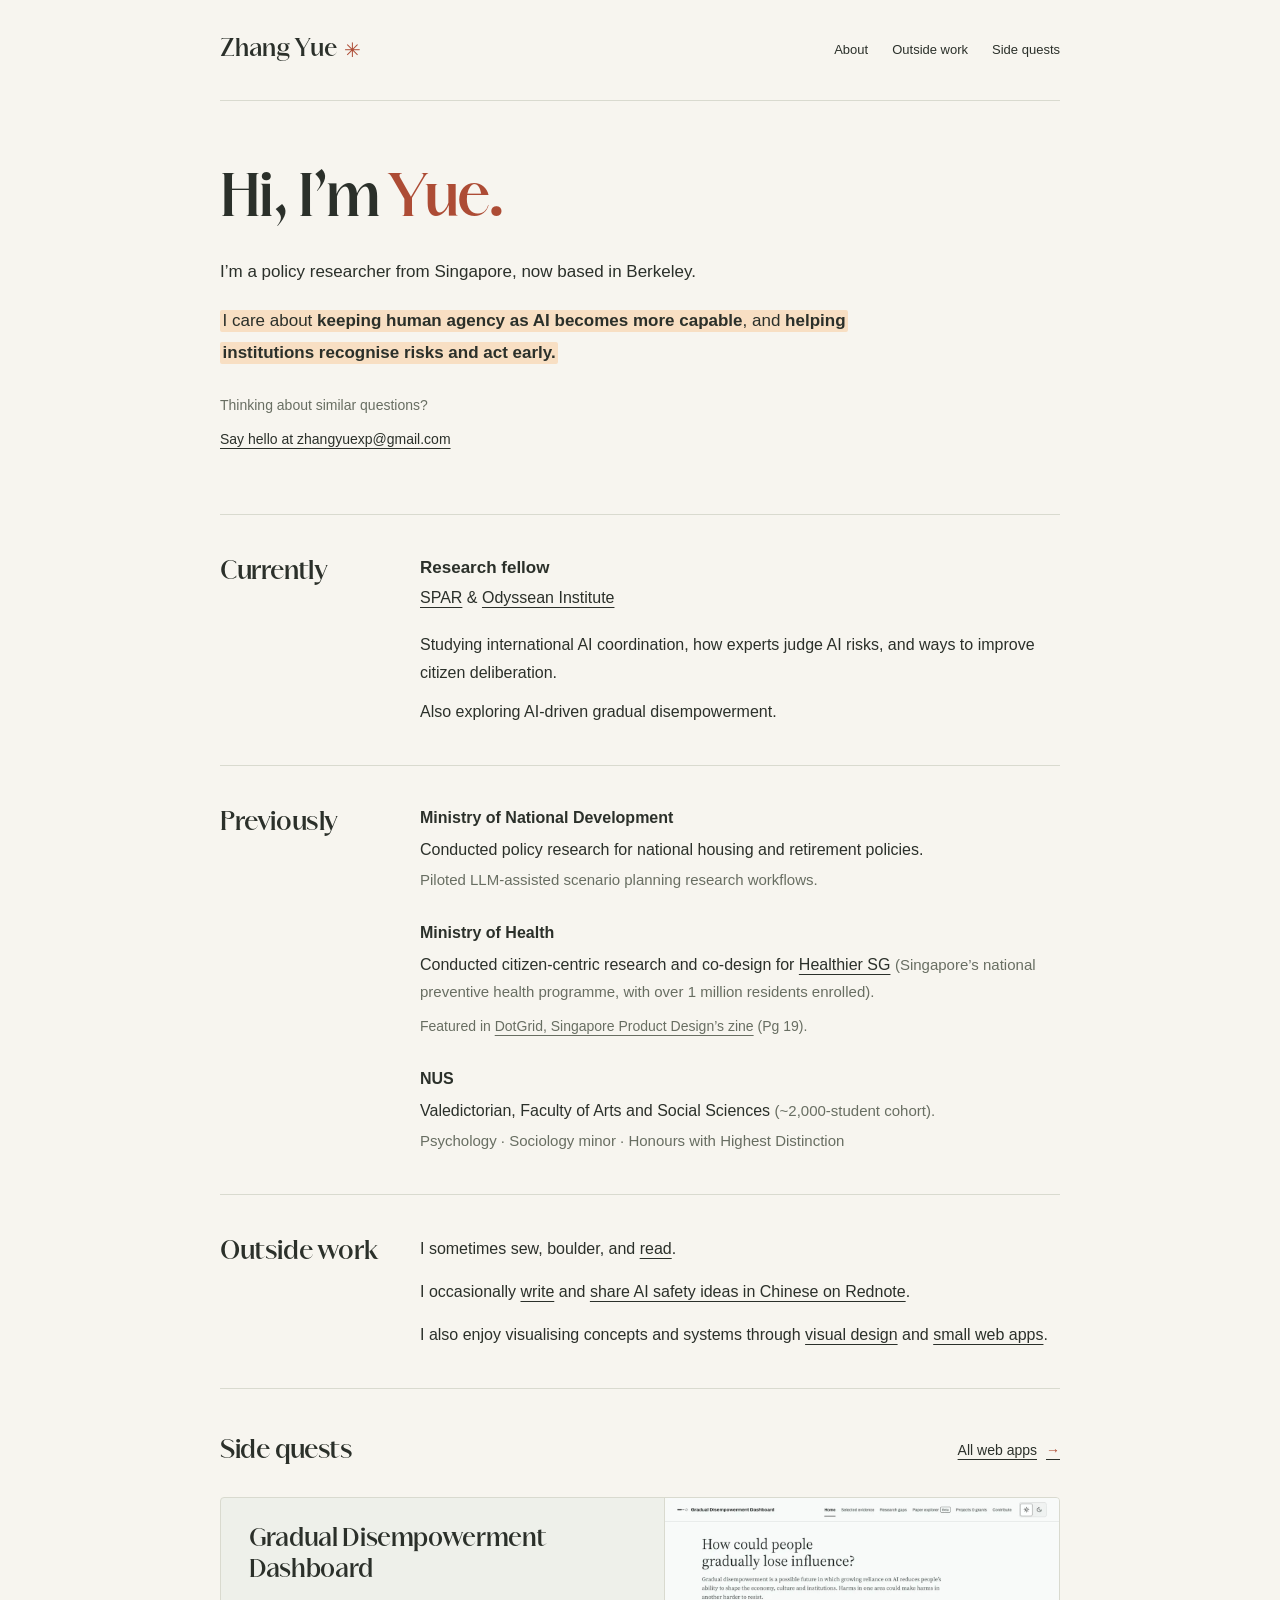
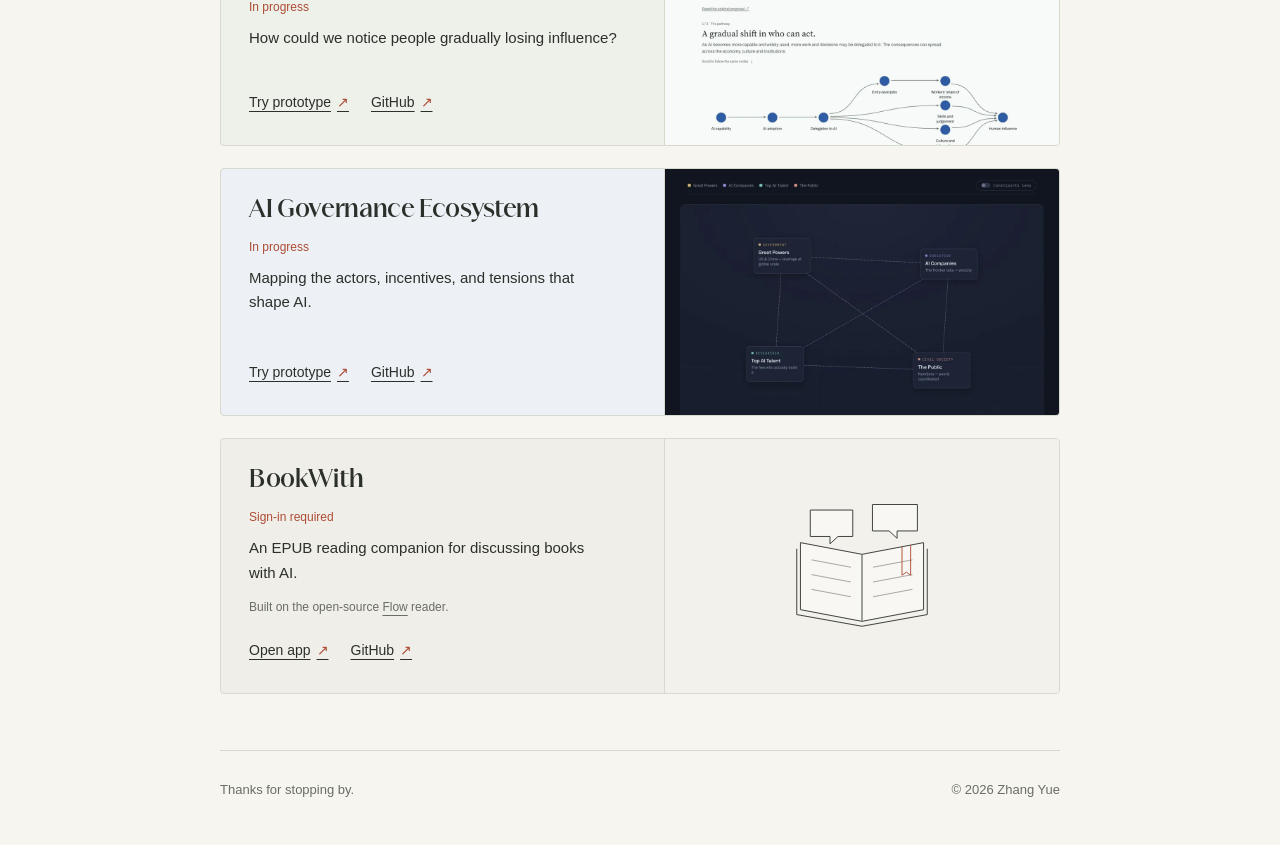
==== index.html @ e0d77bda "Feature web apps in a homepage Side quests banner section" ====
<!doctype html>
<html lang="en">
<head>
  <meta charset="utf-8">
  <meta name="viewport" content="width=device-width, initial-scale=1">
  <meta name="theme-color" content="#f7f5ef">
  <meta name="description" content="Zhang Yue — policy researcher working on AI governance, human agency, and how institutions respond to emerging risks.">
  <meta property="og:title" content="Zhang Yue · People, institutions & AI">
  <meta property="og:description" content="What I care about, what I’m working on, and a few things outside work.">
  <meta property="og:type" content="website">
  <meta property="og:url" content="https://nekocchi-0417.github.io/portfolio/">
  <title>Zhang Yue · People, institutions & AI</title>
  <link rel="canonical" href="https://nekocchi-0417.github.io/portfolio/">
  <link rel="icon" type="image/svg+xml" href="assets/favicon.svg">
  <link rel="preload" href="assets/fonts/Merchant-Regular.otf" as="font" type="font/otf" crossorigin>
  <link rel="stylesheet" href="personal.css?v=15">
  <script src="personal.js?v=3" defer></script>
</head>
<body>
  <a class="skip-link" href="#main">Skip to content</a>
  <div class="page-wrap">
    <header class="site-header">
      <a class="wordmark" href="#about">Zhang Yue<span aria-hidden="true">✳</span></a>
      <nav aria-label="Main navigation">
        <a href="#about">About</a>
        <a href="#outside-work">Outside work</a>
        <a href="#side-quests">Side quests</a>
      </nav>
    </header>

    <main id="main">
      <section class="about" id="about" aria-labelledby="about-title">
        <div class="intro">
          <h1 id="about-title">Hi, I’m <span>Yue.</span></h1>
          <p>I’m a policy researcher from Singapore, now based in Berkeley.</p>
          <p class="care-statement"><mark class="purpose-highlight">I care about <strong>keeping human agency as AI becomes more capable</strong>, and <strong>helping institutions recognise risks and act early.</strong></mark></p>
          <div class="contact-note">
            <p>Thinking about similar questions?</p>
            <a class="contact-link" href="mailto:zhangyuexp@gmail.com">Say hello at zhangyuexp@gmail.com</a>
          </div>
        </div>

        <section class="info-section" aria-labelledby="current-title">
          <h2 id="current-title">Currently</h2>
          <div class="section-content">
            <p class="role-line">Research fellow</p>
            <p class="affiliations"><a href="https://sparai.org/projects/f26/reciOUKjBN75LBbF2/" target="_blank" rel="noopener noreferrer">SPAR</a> &amp; <a href="https://www.odysseaninstitute.org/" target="_blank" rel="noopener noreferrer">Odyssean Institute</a></p>
            <p class="research-note">Studying international AI coordination, how experts judge AI risks, and ways to improve citizen deliberation.</p>
            <p class="research-note">Also exploring AI-driven gradual disempowerment.</p>
          </div>
        </section>

        <section class="info-section" aria-labelledby="previous-title">
          <h2 id="previous-title">Previously</h2>
          <div class="section-content experience-list">
            <div class="experience">
              <h3>Ministry of National Development</h3>
              <p>Conducted policy research for national housing and retirement policies.</p>
              <p class="supporting">Piloted LLM-assisted scenario planning research workflows.</p>
            </div>
            <div class="experience">
              <h3>Ministry of Health</h3>
              <p>Conducted citizen-centric research and co-design for <a href="https://www.healthiersg.gov.sg/about/what-is-healthier-sg/" target="_blank" rel="noopener noreferrer">Healthier SG</a> <span class="supporting">(Singapore’s national preventive health programme, with over 1 million residents enrolled).</span></p>
              <p class="feature-note">Featured in <a href="https://drive.google.com/file/d/19zQRNbIVw1d5SOHKjRikX2pg8H9No7ix/view?usp=sharing" target="_blank" rel="noopener noreferrer" aria-label="DotGrid, Singapore Product Design’s zine — Designed to Care, Volume 3, page 19 (PDF)">DotGrid, Singapore Product Design’s zine</a> (Pg 19).</p>
            </div>
            <div class="experience">
              <h3>NUS</h3>
              <p>Valedictorian, Faculty of Arts and Social Sciences <span class="cohort">(~2,000-student cohort).</span></p>
              <p class="supporting">Psychology · Sociology minor · Honours with Highest Distinction</p>
            </div>
          </div>
        </section>
      </section>

      <section class="outside-work info-section" id="outside-work" aria-labelledby="outside-title">
        <h2 id="outside-title">Outside work</h2>
        <div class="section-content">
          <p>I sometimes sew, boulder, and <a href="reading.html" aria-label="read my reading list">read</a>.</p>
          <p>I occasionally <a href="https://zyxai101.substack.com/" target="_blank" rel="noopener noreferrer" aria-label="write on Substack">write</a> and <a href="https://xhslink.com/m/7OPH07pDQJO" target="_blank" rel="noopener noreferrer">share AI safety ideas in Chinese on Rednote</a>.</p>
          <p id="projects">I also enjoy visualising concepts and systems through <a href="design.html">visual design</a> and <a href="apps.html">small web apps</a>.</p>
        </div>
      </section>

      <section class="side-quests" id="side-quests" aria-labelledby="side-quests-title">
        <header class="side-quests-heading">
          <h2 id="side-quests-title">Side quests</h2>
          <a class="all-apps-link" href="apps.html">All web apps <span aria-hidden="true">→</span></a>
        </header>
        <ul class="quest-list" role="list" aria-label="Web apps and experiments">
          <li class="quest-banner quest-gd">
            <div class="quest-copy">
              <h3>Gradual Disempowerment Dashboard</h3>
              <p class="quest-status">In progress</p>
              <p class="quest-note">How could we notice people gradually losing influence?</p>
              <div class="quest-links app-links">
                <a href="https://nekocchi-0417.github.io/gd-observatory/" target="_blank" rel="noopener noreferrer" aria-label="Try prototype: Gradual Disempowerment Dashboard">Try prototype <span aria-hidden="true">↗</span></a>
                <a href="https://github.com/nekocchi-0417/gd-observatory" target="_blank" rel="noopener noreferrer" aria-label="GitHub source: Gradual Disempowerment Dashboard">GitHub <span aria-hidden="true">↗</span></a>
              </div>
            </div>
            <a class="quest-preview" href="https://nekocchi-0417.github.io/gd-observatory/" target="_blank" rel="noopener noreferrer" aria-label="Open prototype: Gradual Disempowerment Dashboard">
              <img src="assets/images/app-gd.webp" width="1120" height="700" alt="Screenshot of the dashboard’s proposed pathway from AI capability to human influence." loading="lazy">
            </a>
          </li>
          <li class="quest-banner quest-governance">
            <div class="quest-copy">
              <h3>AI Governance Ecosystem</h3>
              <p class="quest-status">In progress</p>
              <p class="quest-note">Mapping the actors, incentives, and tensions that shape AI.</p>
              <div class="quest-links app-links">
                <a href="https://ai-governance-board.netlify.app/" target="_blank" rel="noopener noreferrer" aria-label="Try prototype: AI Governance Ecosystem">Try prototype <span aria-hidden="true">↗</span></a>
                <a href="https://github.com/nekocchi-0417/ai-governance-board" target="_blank" rel="noopener noreferrer" aria-label="GitHub source: AI Governance Ecosystem">GitHub <span aria-hidden="true">↗</span></a>
              </div>
            </div>
            <a class="quest-preview" href="https://ai-governance-board.netlify.app/" target="_blank" rel="noopener noreferrer" aria-label="Explore map: AI Governance Ecosystem prototype">
              <img src="assets/images/app-governance.webp" width="1120" height="700" alt="Screenshot of a map connecting governments, AI companies, researchers, and the public." loading="lazy">
            </a>
          </li>
          <li class="quest-banner quest-reading">
            <div class="quest-copy">
              <h3>BookWith</h3>
              <p class="quest-status">Sign-in required</p>
              <p class="quest-note">An EPUB reading companion for discussing books with AI.</p>
              <p class="quest-credit">Built on the open-source <a href="https://github.com/pacexy/flow" target="_blank" rel="noopener noreferrer">Flow</a> reader.</p>
              <div class="quest-links app-links">
                <a href="https://nekobookbuddy.netlify.app/" target="_blank" rel="noopener noreferrer" aria-label="Open app: BookWith, sign-in required">Open app <span aria-hidden="true">↗</span></a>
                <a href="https://github.com/nekocchi-0417/bookcompanion" target="_blank" rel="noopener noreferrer" aria-label="GitHub source: BookWith">GitHub <span aria-hidden="true">↗</span></a>
              </div>
            </div>
            <a class="quest-preview" href="https://nekobookbuddy.netlify.app/" target="_blank" rel="noopener noreferrer" aria-label="Open app: BookWith, sign-in required">
              <img src="assets/images/app-reading.svg?v=2" width="640" height="400" alt="Illustration of an open book and a conversation." loading="lazy">
            </a>
          </li>
        </ul>
      </section>
    </main>

    <footer><span>Thanks for stopping by.</span><span>© <span id="year">2026</span> Zhang Yue</span></footer>
  </div>
</body>
</html>
---- personal.css ----
@font-face {
  font-family: Merchant;
  src: url('assets/fonts/Merchant-Regular.otf') format('opentype');
  font-weight: 400;
  font-display: swap;
}
:root {
  --paper: #f7f5ef;
  --ink: #2b302a;
  --muted: #686e62;
  --accent: #ad4c35;
  --line: #d9dacf;
  --serif: Merchant, Georgia, 'Times New Roman', serif;
  --sans: -apple-system, BlinkMacSystemFont, 'Segoe UI', Arial, sans-serif;
}
* { box-sizing: border-box; }
html { scroll-behavior: smooth; scroll-padding-top: 28px; }
body {
  margin: 0;
  background: var(--paper);
  color: var(--ink);
  font-family: var(--sans);
  font-size: 16px;
  line-height: 1.7;
  -webkit-font-smoothing: antialiased;
}
a { color: inherit; text-decoration-thickness: 1px; text-underline-offset: 4px; touch-action: manipulation; transition: color 160ms ease; }
a:hover, a:active { color: var(--accent); }
a:focus-visible { outline: 2px solid var(--accent); outline-offset: 5px; border-radius: 2px; }
::selection { background: #dfdfbc; }
strong { font-weight: 600; }
p { margin: 0 0 24px; text-wrap: pretty; }
.page-wrap { max-width: 920px; margin: 0 auto; padding: 0 40px; }
.skip-link { position: fixed; top: 10px; left: 12px; z-index: 10; padding: 8px 16px; background: var(--ink); color: var(--paper); transform: translateY(-150%); }
.skip-link:focus { transform: none; }
.site-header { display: flex; align-items: center; justify-content: space-between; gap: 24px; padding: 28px 0; border-bottom: 1px solid var(--line); }
.wordmark { display: inline-flex; align-items: center; min-height: 44px; font-family: var(--serif); font-size: 25px; text-decoration: none; white-space: nowrap; line-height: 1.3; }
.wordmark span { display: inline-block; font-family: Georgia, serif; font-size: 20px; color: var(--accent); margin-left: 7px; }
.site-header nav { display: flex; gap: 24px; font-size: 13px; }
.site-header nav a { display: inline-flex; align-items: center; min-height: 44px; text-decoration: none; white-space: nowrap; }
.site-header nav a:hover, .site-header nav a:focus-visible { text-decoration: underline; }
.about { padding-top: 64px; }
.intro { padding-bottom: 52px; }
.intro p { max-width: 660px; margin-bottom: 0; font-size: 17px; }
.intro .care-statement { margin-top: 18px; line-height: 1.9; }
.purpose-highlight {
  background: #f8dfc3;
  color: inherit;
  padding: .08em .15em;
  border-radius: .12em;
  -webkit-box-decoration-break: clone;
  box-decoration-break: clone;
}
h1 { font-family: var(--serif); font-size: 62px; font-weight: 400; line-height: 1.12; letter-spacing: -2px; margin: 0 0 24px; text-wrap: balance; }
h1 span { color: var(--accent); }
h2 { font-family: var(--serif); font-size: 27px; line-height: 1.3; letter-spacing: -.4px; font-weight: 400; margin: 0; text-wrap: pretty; }
h3 { margin: 0 0 6px; font-size: 16px; line-height: 1.5; font-weight: 600; }
.contact-note { margin-top: 24px; }
.intro .contact-note p { font-size: 14px; color: var(--muted); }
.contact-link { display: inline-flex; align-items: center; min-height: 44px; font-size: 14px; }
.info-section { display: grid; grid-template-columns: 168px minmax(0, 1fr); column-gap: 32px; padding: 40px 0; border-top: 1px solid var(--line); }
.section-content { min-width: 0; }
.section-content > :last-child { margin-bottom: 0; }
.role-line { margin: 0; font-size: 17px; font-weight: 600; line-height: 1.5; }
.affiliations { margin: 4px 0 20px; }
.research-note { margin: 0 0 12px; }
.experience + .experience { margin-top: 28px; }
.experience p { margin: 0; }
.experience .supporting, .cohort { color: var(--muted); font-size: 15px; }
.experience .supporting { margin-top: 4px; }
.experience .feature-note { margin-top: 10px; color: var(--muted); font-size: 14px; }
.outside-work .section-content p { margin-bottom: 16px; }
.outside-work .section-content p:last-child { margin-bottom: 0; }
.side-quests { padding: 40px 0 56px; border-top: 1px solid var(--line); }
.side-quests-heading { display: flex; align-items: center; justify-content: space-between; gap: 16px; margin-bottom: 24px; }
.all-apps-link { display: inline-flex; align-items: center; gap: 9px; min-height: 44px; font-size: 14px; }
.all-apps-link span { color: var(--accent); }
.quest-list { display: grid; gap: 22px; margin: 0; padding: 0; list-style: none; }
.quest-banner { display: grid; grid-template-columns: 1.12fr 1fr; min-width: 0; overflow: hidden; border: 1px solid var(--line); border-radius: 4px; background: #eef0ea; }
.quest-governance { background: #edf0f4; }
.quest-reading { background: #f0eee8; }
.quest-banner:focus-within { border-color: var(--accent); }
.quest-copy { display: flex; flex-direction: column; align-items: flex-start; min-width: 0; padding: 26px 28px 20px; }
.quest-copy h3 { font-family: var(--serif); font-size: 26px; font-weight: 400; line-height: 1.2; letter-spacing: -.35px; margin: 0 0 12px; text-wrap: balance; }
.quest-status { margin: 0 0 10px; color: var(--accent); font-size: 12px; line-height: 1.5; }
.quest-note { margin: 0 0 16px; font-size: 15px; line-height: 1.65; }
.quest-credit { margin: -4px 0 12px; color: var(--muted); font-size: 12px; line-height: 1.6; }
.quest-links { display: flex; flex-wrap: wrap; gap: 4px 22px; margin-top: auto; }
.quest-links a { display: inline-flex; align-items: center; gap: 6px; min-height: 44px; font-size: 14px; }
.quest-links span { color: var(--accent); }
.quest-preview { display: flex; align-items: center; justify-content: center; min-width: 0; min-height: 220px; border-left: 1px solid var(--line); background: #f7faf8; }
.quest-preview img { display: block; width: 100%; height: auto; }
.quest-preview:focus-visible { outline-offset: -5px; }
.quest-governance .quest-preview { background: #10141f; }
.quest-reading .quest-preview { background: #f2f1ec; }
footer { display: flex; flex-wrap: wrap; justify-content: space-between; gap: 8px 24px; padding: 28px 0 44px; border-top: 1px solid var(--line); color: var(--muted); font-size: 13px; }
@media(max-width: 650px) {
  .site-header { display: block; }
  .site-header nav { margin-top: 9px; gap: 24px; }
  .quest-banner { grid-template-columns: minmax(0, 1fr); }
  .quest-copy { padding: 24px 24px 18px; }
  .quest-preview { min-height: 0; border-left: 0; border-top: 1px solid var(--line); }
}
@media(max-width: 700px) {
  .info-section { grid-template-columns: minmax(0, 1fr); row-gap: 24px; }
}
@media(max-width: 560px) {
  .page-wrap { padding: 0 24px; }
  .site-header { gap: 14px; padding: 20px 0; }
  .wordmark { font-size: 22px; }
  .wordmark span { font-size: 16px; margin-left: 4px; }
  .site-header nav { gap: 18px; font-size: 13px; }
  .about { padding-top: 44px; }
  .intro { padding-bottom: 36px; }
  .intro p { font-size: 16px; }
  h1 { font-size: 53px; letter-spacing: -1.5px; margin-bottom: 24px; }
  h2 { font-size: 26px; }
  .info-section { padding: 32px 0; row-gap: 22px; }
  .experience + .experience { margin-top: 28px; }
  .side-quests { padding: 32px 0 40px; }
  .side-quests-heading { margin-bottom: 20px; }
  .quest-list { gap: 24px; }
  .quest-copy h3 { font-size: 25px; }
  .quest-status, .quest-credit { font-size: 13px; }
}
@media(max-width: 380px) {
  .site-header { display: block; }
  .site-header nav { gap: 24px; margin-top: 9px; }
  h1 { font-size: 48px; }
}
@media(prefers-reduced-motion: reduce) {
  html { scroll-behavior: auto; }
  a { transition: none; }
}
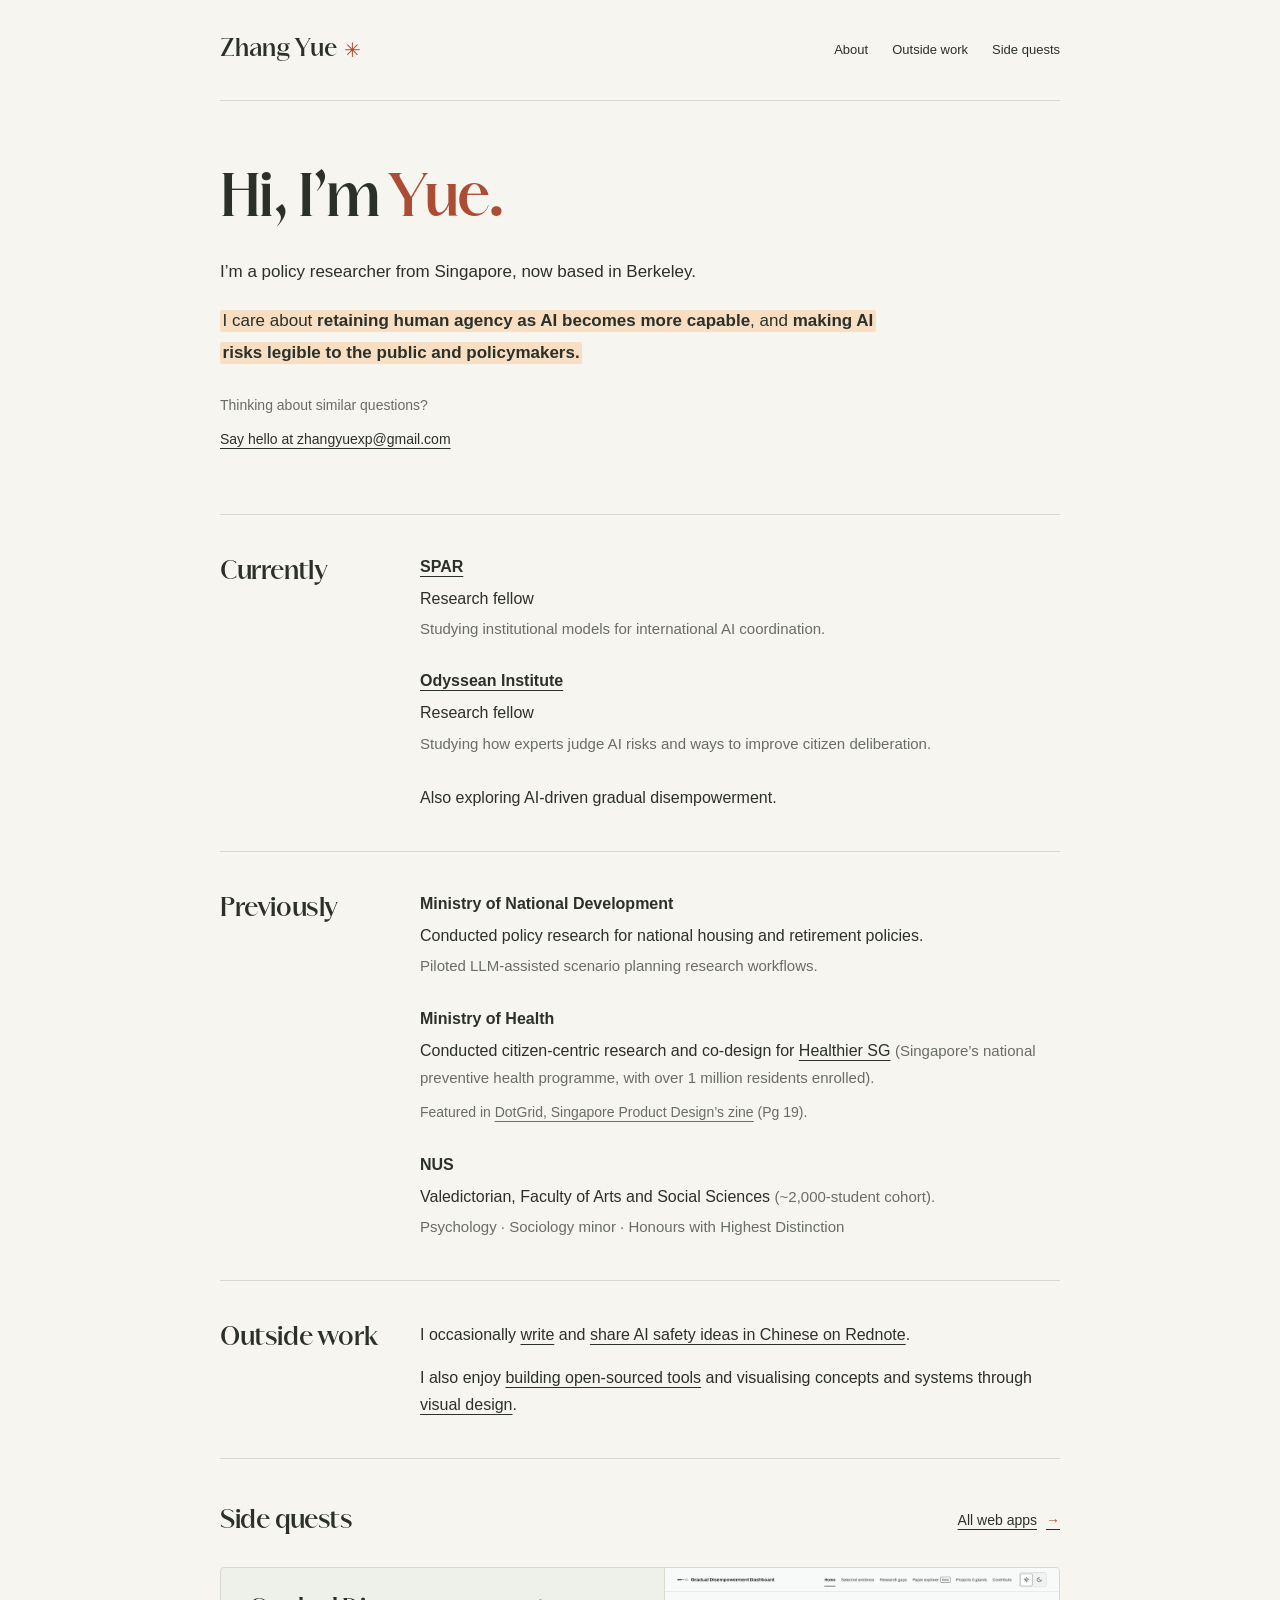
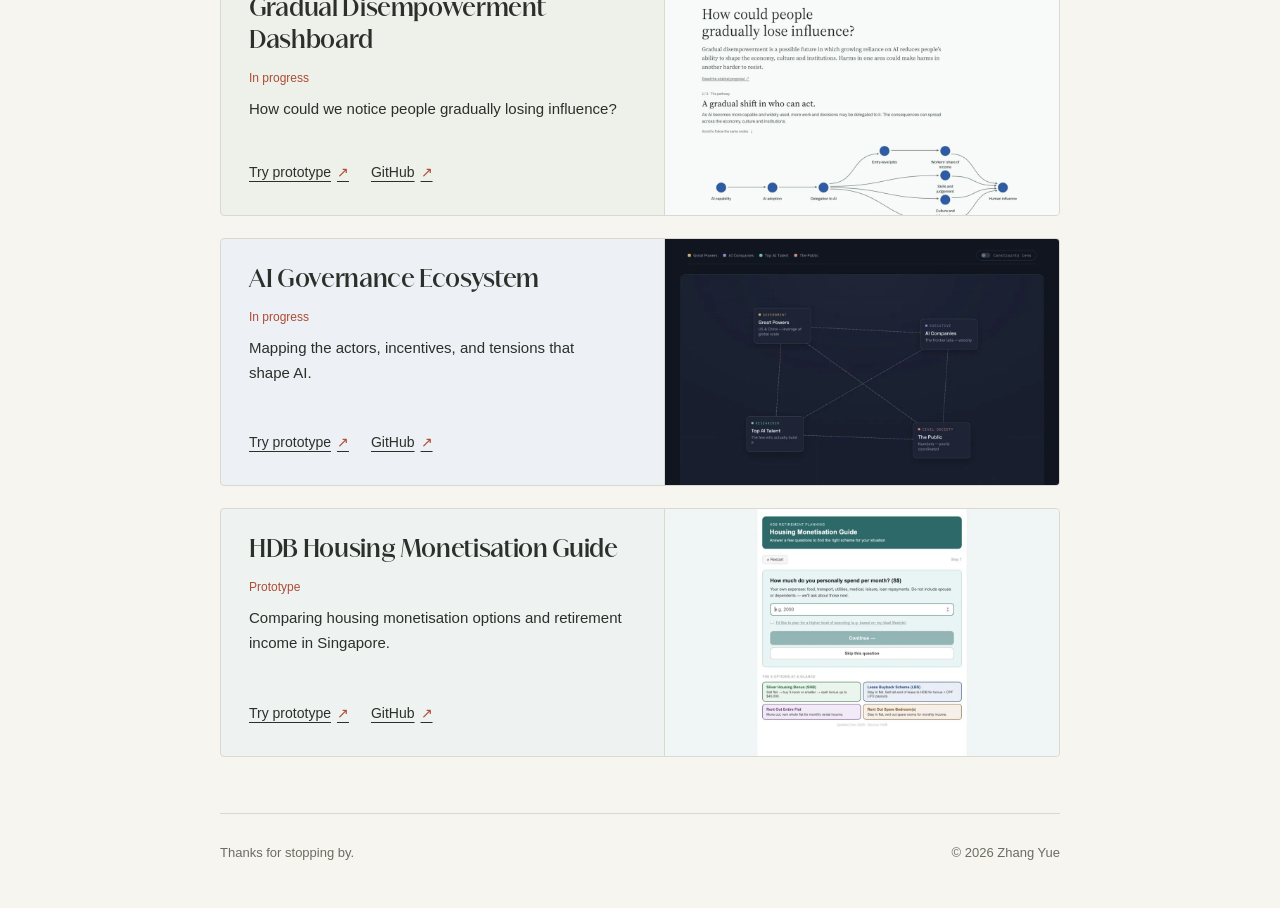
==== commit a1932920: "Update mission, separate fellowships and focus the tools collection" ====
--- a/index.html
+++ b/index.html
@@ -13,7 +13,7 @@
   <link rel="canonical" href="https://nekocchi-0417.github.io/portfolio/">
   <link rel="icon" type="image/svg+xml" href="assets/favicon.svg">
   <link rel="preload" href="assets/fonts/Merchant-Regular.otf" as="font" type="font/otf" crossorigin>
-  <link rel="stylesheet" href="personal.css?v=15">
+  <link rel="stylesheet" href="personal.css?v=16">
   <script src="personal.js?v=3" defer></script>
 </head>
 <body>
@@ -33,7 +33,7 @@
         <div class="intro">
           <h1 id="about-title">Hi, I’m <span>Yue.</span></h1>
           <p>I’m a policy researcher from Singapore, now based in Berkeley.</p>
-          <p class="care-statement"><mark class="purpose-highlight">I care about <strong>keeping human agency as AI becomes more capable</strong>, and <strong>helping institutions recognise risks and act early.</strong></mark></p>
+          <p class="care-statement"><mark class="purpose-highlight">I care about <strong>retaining human agency as AI becomes more capable</strong>, and <strong>making AI risks legible to the public and policymakers.</strong></mark></p>
           <div class="contact-note">
             <p>Thinking about similar questions?</p>
             <a class="contact-link" href="mailto:zhangyuexp@gmail.com">Say hello at zhangyuexp@gmail.com</a>
@@ -43,10 +43,19 @@
         <section class="info-section" aria-labelledby="current-title">
           <h2 id="current-title">Currently</h2>
           <div class="section-content">
-            <p class="role-line">Research fellow</p>
-            <p class="affiliations"><a href="https://sparai.org/projects/f26/reciOUKjBN75LBbF2/" target="_blank" rel="noopener noreferrer">SPAR</a> &amp; <a href="https://www.odysseaninstitute.org/" target="_blank" rel="noopener noreferrer">Odyssean Institute</a></p>
-            <p class="research-note">Studying international AI coordination, how experts judge AI risks, and ways to improve citizen deliberation.</p>
-            <p class="research-note">Also exploring AI-driven gradual disempowerment.</p>
+            <div class="experience-list">
+              <div class="experience">
+                <h3><a href="https://sparai.org/projects/f26/reciOUKjBN75LBbF2/" target="_blank" rel="noopener noreferrer">SPAR</a></h3>
+                <p>Research fellow</p>
+                <p class="supporting">Studying institutional models for international AI coordination.</p>
+              </div>
+              <div class="experience">
+                <h3><a href="https://www.odysseaninstitute.org/" target="_blank" rel="noopener noreferrer">Odyssean Institute</a></h3>
+                <p>Research fellow</p>
+                <p class="supporting">Studying how experts judge AI risks and ways to improve citizen deliberation.</p>
+              </div>
+            </div>
+            <p class="research-note current-interest">Also exploring AI-driven gradual disempowerment.</p>
           </div>
         </section>
 
@@ -75,9 +84,8 @@
       <section class="outside-work info-section" id="outside-work" aria-labelledby="outside-title">
         <h2 id="outside-title">Outside work</h2>
         <div class="section-content">
-          <p>I sometimes sew, boulder, and <a href="reading.html" aria-label="read my reading list">read</a>.</p>
           <p>I occasionally <a href="https://zyxai101.substack.com/" target="_blank" rel="noopener noreferrer" aria-label="write on Substack">write</a> and <a href="https://xhslink.com/m/7OPH07pDQJO" target="_blank" rel="noopener noreferrer">share AI safety ideas in Chinese on Rednote</a>.</p>
-          <p id="projects">I also enjoy visualising concepts and systems through <a href="design.html">visual design</a> and <a href="apps.html">small web apps</a>.</p>
+          <p id="projects">I also enjoy <a href="apps.html">building open-sourced tools</a> and visualising concepts and systems through <a href="design.html">visual design</a>.</p>
         </div>
       </section>
 
@@ -115,19 +123,18 @@
               <img src="assets/images/app-governance.webp" width="1120" height="700" alt="Screenshot of a map connecting governments, AI companies, researchers, and the public." loading="lazy">
             </a>
           </li>
-          <li class="quest-banner quest-reading">
+          <li class="quest-banner quest-hdb">
             <div class="quest-copy">
-              <h3>BookWith</h3>
-              <p class="quest-status">Sign-in required</p>
-              <p class="quest-note">An EPUB reading companion for discussing books with AI.</p>
-              <p class="quest-credit">Built on the open-source <a href="https://github.com/pacexy/flow" target="_blank" rel="noopener noreferrer">Flow</a> reader.</p>
+              <h3>HDB Housing Monetisation Guide</h3>
+              <p class="quest-status">Prototype</p>
+              <p class="quest-note">Comparing housing monetisation options and retirement income in Singapore.</p>
               <div class="quest-links app-links">
-                <a href="https://nekobookbuddy.netlify.app/" target="_blank" rel="noopener noreferrer" aria-label="Open app: BookWith, sign-in required">Open app <span aria-hidden="true">↗</span></a>
-                <a href="https://github.com/nekocchi-0417/bookcompanion" target="_blank" rel="noopener noreferrer" aria-label="GitHub source: BookWith">GitHub <span aria-hidden="true">↗</span></a>
+                <a href="https://nekocchi-0417.github.io/hdb-monetisation-guide/" target="_blank" rel="noopener noreferrer" aria-label="Try prototype: HDB Housing Monetisation Guide">Try prototype <span aria-hidden="true">↗</span></a>
+                <a href="https://github.com/nekocchi-0417/hdb-monetisation-guide" target="_blank" rel="noopener noreferrer" aria-label="GitHub source: HDB Housing Monetisation Guide">GitHub <span aria-hidden="true">↗</span></a>
               </div>
             </div>
-            <a class="quest-preview" href="https://nekobookbuddy.netlify.app/" target="_blank" rel="noopener noreferrer" aria-label="Open app: BookWith, sign-in required">
-              <img src="assets/images/app-reading.svg?v=2" width="640" height="400" alt="Illustration of an open book and a conversation." loading="lazy">
+            <a class="quest-preview" href="https://nekocchi-0417.github.io/hdb-monetisation-guide/" target="_blank" rel="noopener noreferrer" aria-label="Open guide: HDB Housing Monetisation Guide prototype">
+              <img src="assets/images/app-hdb.webp" width="1120" height="700" alt="Screenshot of the housing guide’s questions and overview of four housing monetisation options." loading="lazy">
             </a>
           </li>
         </ul>
--- a/personal.css
+++ b/personal.css
@@ -61,9 +61,8 @@
 .info-section { display: grid; grid-template-columns: 168px minmax(0, 1fr); column-gap: 32px; padding: 40px 0; border-top: 1px solid var(--line); }
 .section-content { min-width: 0; }
 .section-content > :last-child { margin-bottom: 0; }
-.role-line { margin: 0; font-size: 17px; font-weight: 600; line-height: 1.5; }
-.affiliations { margin: 4px 0 20px; }
 .research-note { margin: 0 0 12px; }
+.current-interest { margin-top: 28px; }
 .experience + .experience { margin-top: 28px; }
 .experience p { margin: 0; }
 .experience .supporting, .cohort { color: var(--muted); font-size: 15px; }
@@ -78,13 +77,12 @@
 .quest-list { display: grid; gap: 22px; margin: 0; padding: 0; list-style: none; }
 .quest-banner { display: grid; grid-template-columns: 1.12fr 1fr; min-width: 0; overflow: hidden; border: 1px solid var(--line); border-radius: 4px; background: #eef0ea; }
 .quest-governance { background: #edf0f4; }
-.quest-reading { background: #f0eee8; }
+.quest-hdb { background: #eef2f1; }
 .quest-banner:focus-within { border-color: var(--accent); }
 .quest-copy { display: flex; flex-direction: column; align-items: flex-start; min-width: 0; padding: 26px 28px 20px; }
 .quest-copy h3 { font-family: var(--serif); font-size: 26px; font-weight: 400; line-height: 1.2; letter-spacing: -.35px; margin: 0 0 12px; text-wrap: balance; }
 .quest-status { margin: 0 0 10px; color: var(--accent); font-size: 12px; line-height: 1.5; }
 .quest-note { margin: 0 0 16px; font-size: 15px; line-height: 1.65; }
-.quest-credit { margin: -4px 0 12px; color: var(--muted); font-size: 12px; line-height: 1.6; }
 .quest-links { display: flex; flex-wrap: wrap; gap: 4px 22px; margin-top: auto; }
 .quest-links a { display: inline-flex; align-items: center; gap: 6px; min-height: 44px; font-size: 14px; }
 .quest-links span { color: var(--accent); }
@@ -92,7 +90,7 @@
 .quest-preview img { display: block; width: 100%; height: auto; }
 .quest-preview:focus-visible { outline-offset: -5px; }
 .quest-governance .quest-preview { background: #10141f; }
-.quest-reading .quest-preview { background: #f2f1ec; }
+.quest-hdb .quest-preview { background: #eff4f5; }
 footer { display: flex; flex-wrap: wrap; justify-content: space-between; gap: 8px 24px; padding: 28px 0 44px; border-top: 1px solid var(--line); color: var(--muted); font-size: 13px; }
 @media(max-width: 650px) {
   .site-header { display: block; }
@@ -121,7 +119,7 @@
   .side-quests-heading { margin-bottom: 20px; }
   .quest-list { gap: 24px; }
   .quest-copy h3 { font-size: 25px; }
-  .quest-status, .quest-credit { font-size: 13px; }
+  .quest-status { font-size: 13px; }
 }
 @media(max-width: 380px) {
   .site-header { display: block; }
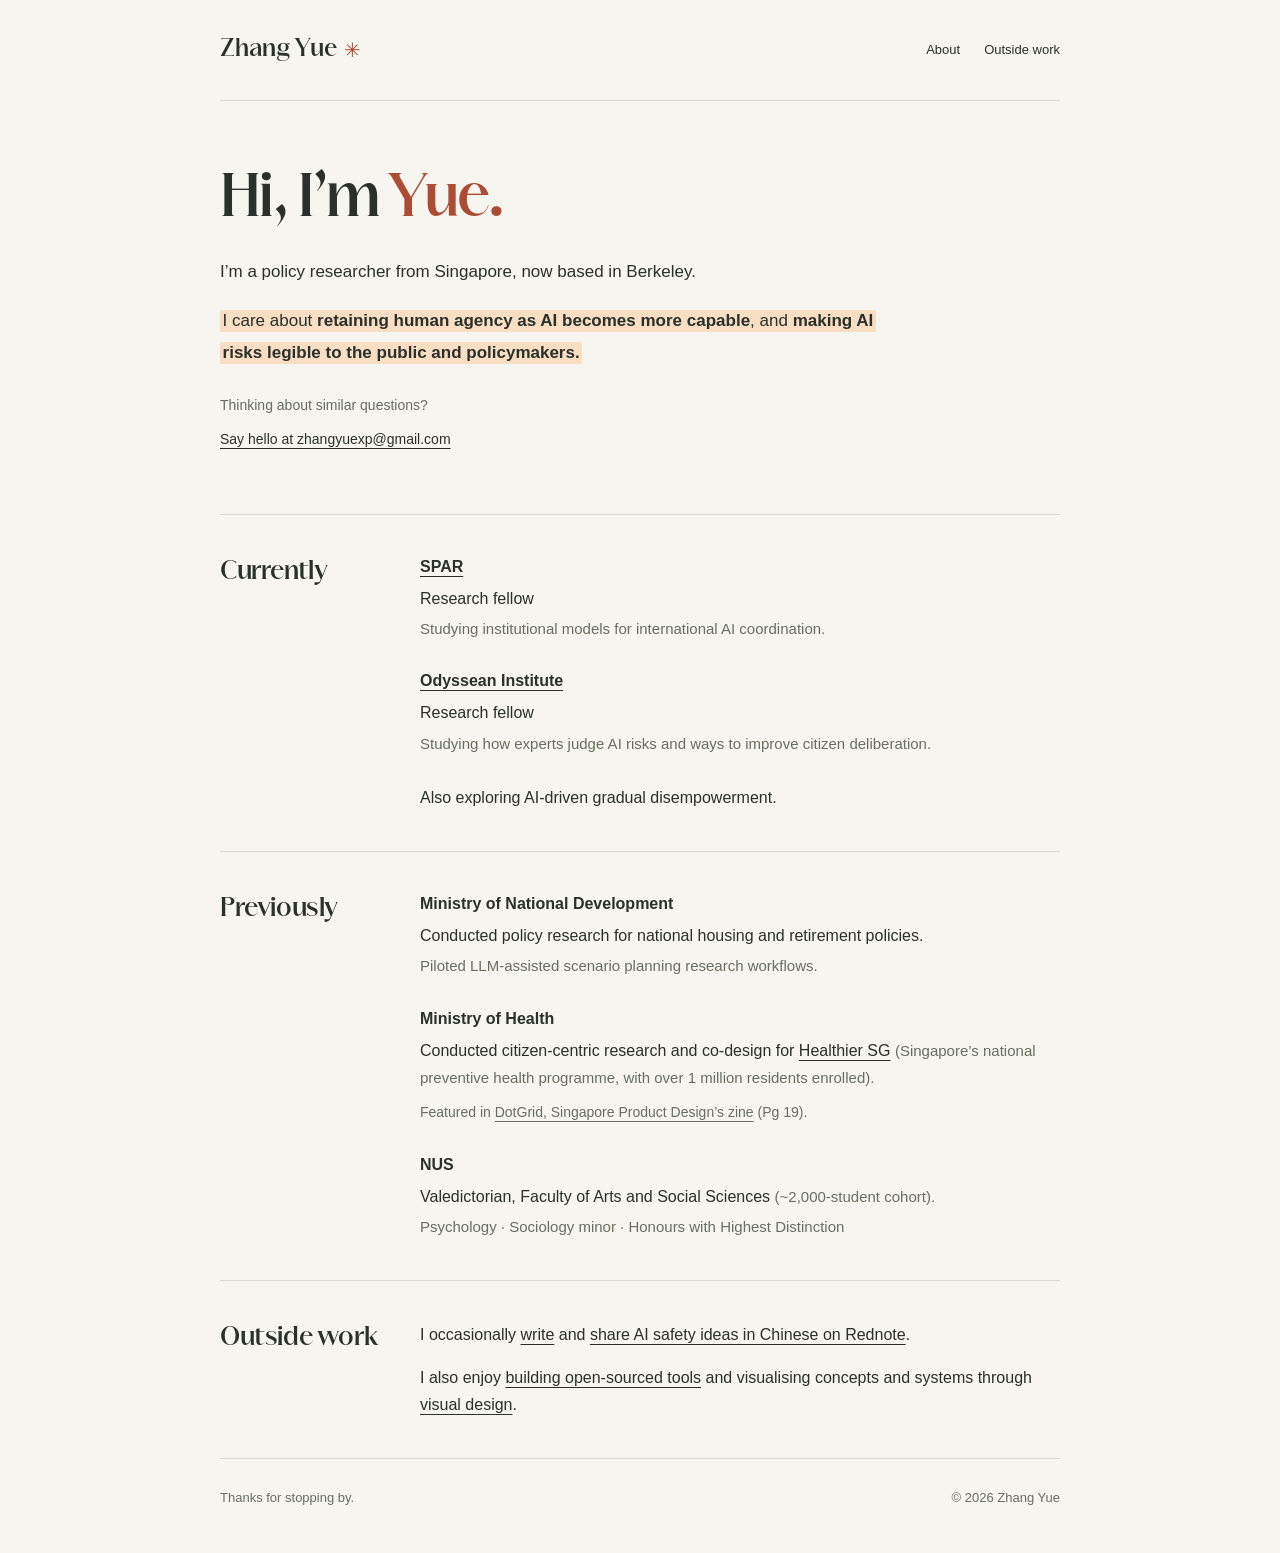
==== commit bc472834: "Remove homepage Side quests section" ====
--- a/index.html
+++ b/index.html
@@ -13,7 +13,7 @@
   <link rel="canonical" href="https://nekocchi-0417.github.io/portfolio/">
   <link rel="icon" type="image/svg+xml" href="assets/favicon.svg">
   <link rel="preload" href="assets/fonts/Merchant-Regular.otf" as="font" type="font/otf" crossorigin>
-  <link rel="stylesheet" href="personal.css?v=16">
+  <link rel="stylesheet" href="personal.css?v=17">
   <script src="personal.js?v=3" defer></script>
 </head>
 <body>
@@ -24,7 +24,6 @@
       <nav aria-label="Main navigation">
         <a href="#about">About</a>
         <a href="#outside-work">Outside work</a>
-        <a href="#side-quests">Side quests</a>
       </nav>
     </header>
 
@@ -89,56 +88,6 @@
         </div>
       </section>
 
-      <section class="side-quests" id="side-quests" aria-labelledby="side-quests-title">
-        <header class="side-quests-heading">
-          <h2 id="side-quests-title">Side quests</h2>
-          <a class="all-apps-link" href="apps.html">All web apps <span aria-hidden="true">→</span></a>
-        </header>
-        <ul class="quest-list" role="list" aria-label="Web apps and experiments">
-          <li class="quest-banner quest-gd">
-            <div class="quest-copy">
-              <h3>Gradual Disempowerment Dashboard</h3>
-              <p class="quest-status">In progress</p>
-              <p class="quest-note">How could we notice people gradually losing influence?</p>
-              <div class="quest-links app-links">
-                <a href="https://nekocchi-0417.github.io/gd-observatory/" target="_blank" rel="noopener noreferrer" aria-label="Try prototype: Gradual Disempowerment Dashboard">Try prototype <span aria-hidden="true">↗</span></a>
-                <a href="https://github.com/nekocchi-0417/gd-observatory" target="_blank" rel="noopener noreferrer" aria-label="GitHub source: Gradual Disempowerment Dashboard">GitHub <span aria-hidden="true">↗</span></a>
-              </div>
-            </div>
-            <a class="quest-preview" href="https://nekocchi-0417.github.io/gd-observatory/" target="_blank" rel="noopener noreferrer" aria-label="Open prototype: Gradual Disempowerment Dashboard">
-              <img src="assets/images/app-gd.webp" width="1120" height="700" alt="Screenshot of the dashboard’s proposed pathway from AI capability to human influence." loading="lazy">
-            </a>
-          </li>
-          <li class="quest-banner quest-governance">
-            <div class="quest-copy">
-              <h3>AI Governance Ecosystem</h3>
-              <p class="quest-status">In progress</p>
-              <p class="quest-note">Mapping the actors, incentives, and tensions that shape AI.</p>
-              <div class="quest-links app-links">
-                <a href="https://ai-governance-board.netlify.app/" target="_blank" rel="noopener noreferrer" aria-label="Try prototype: AI Governance Ecosystem">Try prototype <span aria-hidden="true">↗</span></a>
-                <a href="https://github.com/nekocchi-0417/ai-governance-board" target="_blank" rel="noopener noreferrer" aria-label="GitHub source: AI Governance Ecosystem">GitHub <span aria-hidden="true">↗</span></a>
-              </div>
-            </div>
-            <a class="quest-preview" href="https://ai-governance-board.netlify.app/" target="_blank" rel="noopener noreferrer" aria-label="Explore map: AI Governance Ecosystem prototype">
-              <img src="assets/images/app-governance.webp" width="1120" height="700" alt="Screenshot of a map connecting governments, AI companies, researchers, and the public." loading="lazy">
-            </a>
-          </li>
-          <li class="quest-banner quest-hdb">
-            <div class="quest-copy">
-              <h3>HDB Housing Monetisation Guide</h3>
-              <p class="quest-status">Prototype</p>
-              <p class="quest-note">Comparing housing monetisation options and retirement income in Singapore.</p>
-              <div class="quest-links app-links">
-                <a href="https://nekocchi-0417.github.io/hdb-monetisation-guide/" target="_blank" rel="noopener noreferrer" aria-label="Try prototype: HDB Housing Monetisation Guide">Try prototype <span aria-hidden="true">↗</span></a>
-                <a href="https://github.com/nekocchi-0417/hdb-monetisation-guide" target="_blank" rel="noopener noreferrer" aria-label="GitHub source: HDB Housing Monetisation Guide">GitHub <span aria-hidden="true">↗</span></a>
-              </div>
-            </div>
-            <a class="quest-preview" href="https://nekocchi-0417.github.io/hdb-monetisation-guide/" target="_blank" rel="noopener noreferrer" aria-label="Open guide: HDB Housing Monetisation Guide prototype">
-              <img src="assets/images/app-hdb.webp" width="1120" height="700" alt="Screenshot of the housing guide’s questions and overview of four housing monetisation options." loading="lazy">
-            </a>
-          </li>
-        </ul>
-      </section>
     </main>
 
     <footer><span>Thanks for stopping by.</span><span>© <span id="year">2026</span> Zhang Yue</span></footer>
--- a/personal.css
+++ b/personal.css
@@ -70,34 +70,10 @@
 .experience .feature-note { margin-top: 10px; color: var(--muted); font-size: 14px; }
 .outside-work .section-content p { margin-bottom: 16px; }
 .outside-work .section-content p:last-child { margin-bottom: 0; }
-.side-quests { padding: 40px 0 56px; border-top: 1px solid var(--line); }
-.side-quests-heading { display: flex; align-items: center; justify-content: space-between; gap: 16px; margin-bottom: 24px; }
-.all-apps-link { display: inline-flex; align-items: center; gap: 9px; min-height: 44px; font-size: 14px; }
-.all-apps-link span { color: var(--accent); }
-.quest-list { display: grid; gap: 22px; margin: 0; padding: 0; list-style: none; }
-.quest-banner { display: grid; grid-template-columns: 1.12fr 1fr; min-width: 0; overflow: hidden; border: 1px solid var(--line); border-radius: 4px; background: #eef0ea; }
-.quest-governance { background: #edf0f4; }
-.quest-hdb { background: #eef2f1; }
-.quest-banner:focus-within { border-color: var(--accent); }
-.quest-copy { display: flex; flex-direction: column; align-items: flex-start; min-width: 0; padding: 26px 28px 20px; }
-.quest-copy h3 { font-family: var(--serif); font-size: 26px; font-weight: 400; line-height: 1.2; letter-spacing: -.35px; margin: 0 0 12px; text-wrap: balance; }
-.quest-status { margin: 0 0 10px; color: var(--accent); font-size: 12px; line-height: 1.5; }
-.quest-note { margin: 0 0 16px; font-size: 15px; line-height: 1.65; }
-.quest-links { display: flex; flex-wrap: wrap; gap: 4px 22px; margin-top: auto; }
-.quest-links a { display: inline-flex; align-items: center; gap: 6px; min-height: 44px; font-size: 14px; }
-.quest-links span { color: var(--accent); }
-.quest-preview { display: flex; align-items: center; justify-content: center; min-width: 0; min-height: 220px; border-left: 1px solid var(--line); background: #f7faf8; }
-.quest-preview img { display: block; width: 100%; height: auto; }
-.quest-preview:focus-visible { outline-offset: -5px; }
-.quest-governance .quest-preview { background: #10141f; }
-.quest-hdb .quest-preview { background: #eff4f5; }
 footer { display: flex; flex-wrap: wrap; justify-content: space-between; gap: 8px 24px; padding: 28px 0 44px; border-top: 1px solid var(--line); color: var(--muted); font-size: 13px; }
 @media(max-width: 650px) {
   .site-header { display: block; }
   .site-header nav { margin-top: 9px; gap: 24px; }
-  .quest-banner { grid-template-columns: minmax(0, 1fr); }
-  .quest-copy { padding: 24px 24px 18px; }
-  .quest-preview { min-height: 0; border-left: 0; border-top: 1px solid var(--line); }
 }
 @media(max-width: 700px) {
   .info-section { grid-template-columns: minmax(0, 1fr); row-gap: 24px; }
@@ -115,11 +91,6 @@
   h2 { font-size: 26px; }
   .info-section { padding: 32px 0; row-gap: 22px; }
   .experience + .experience { margin-top: 28px; }
-  .side-quests { padding: 32px 0 40px; }
-  .side-quests-heading { margin-bottom: 20px; }
-  .quest-list { gap: 24px; }
-  .quest-copy h3 { font-size: 25px; }
-  .quest-status { font-size: 13px; }
 }
 @media(max-width: 380px) {
   .site-header { display: block; }
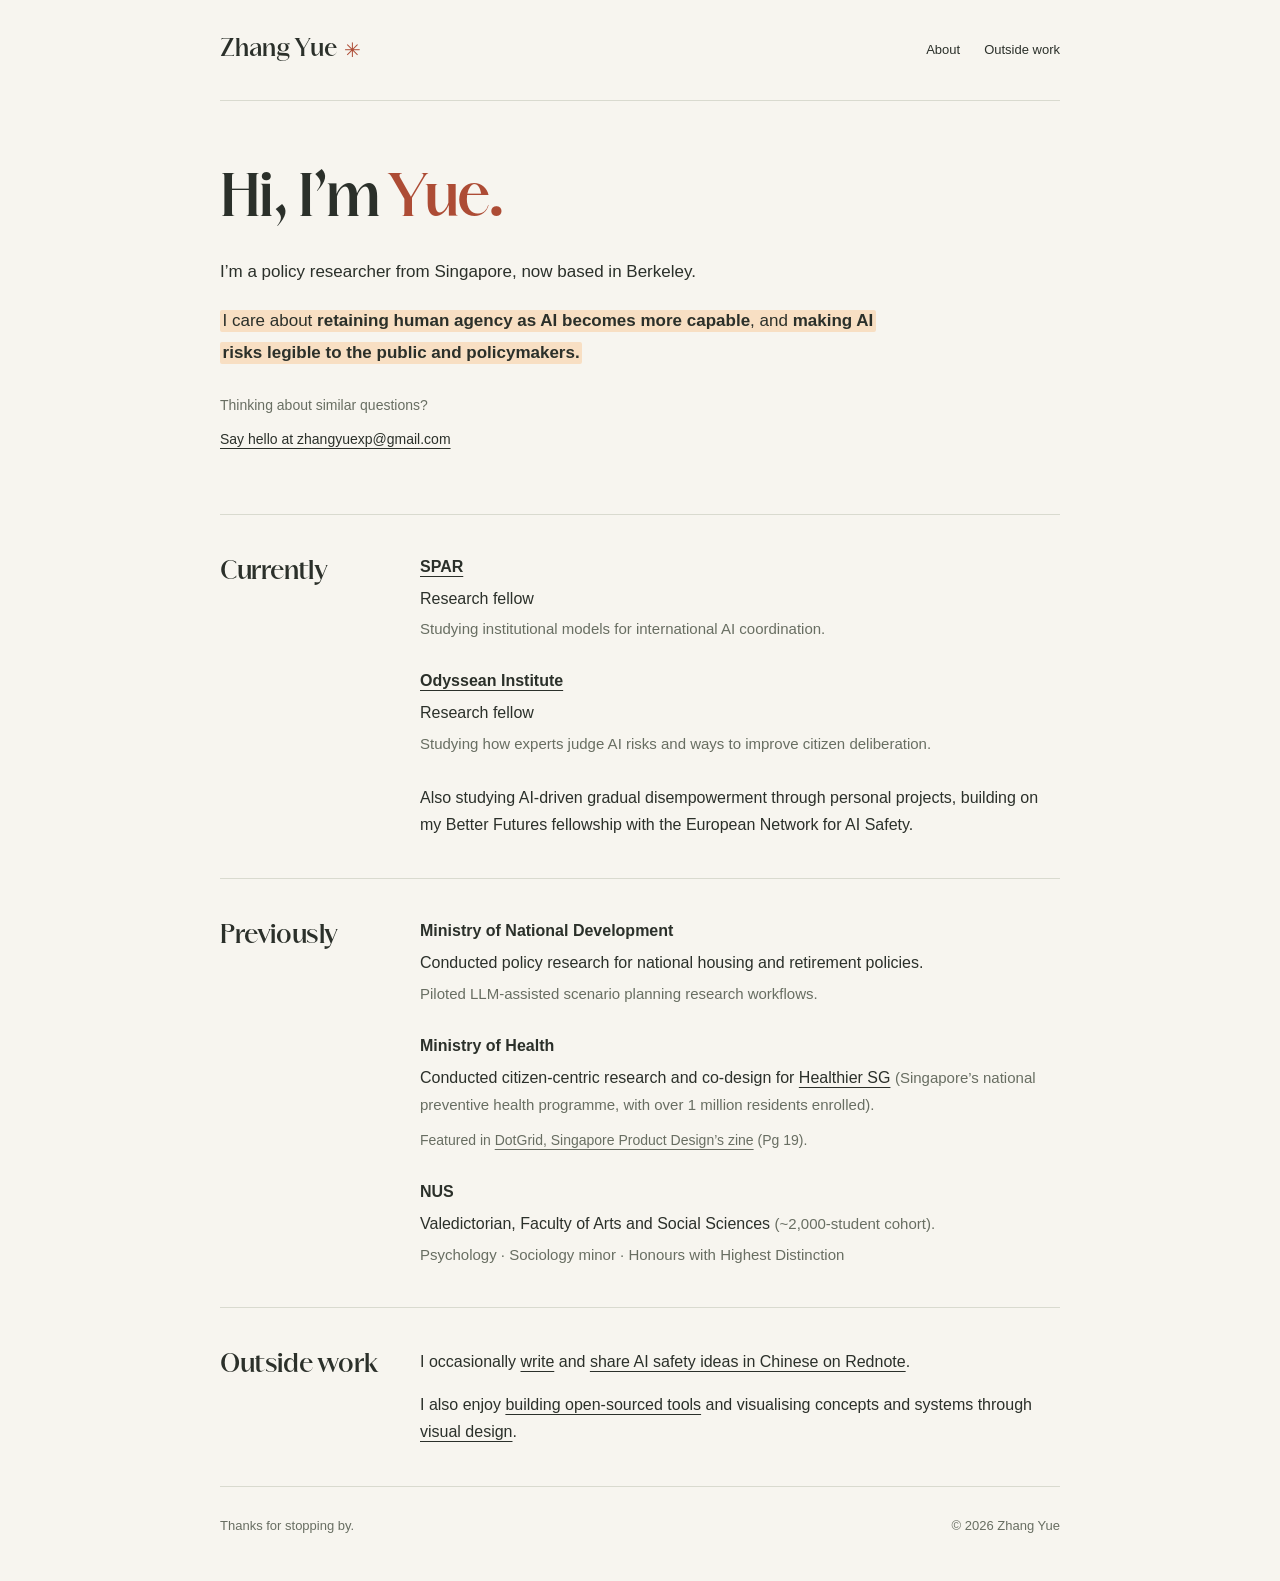
==== commit 11858015: "Clarify personal research and Better Futures fellowship" ====
--- a/index.html
+++ b/index.html
@@ -54,7 +54,7 @@
                 <p class="supporting">Studying how experts judge AI risks and ways to improve citizen deliberation.</p>
               </div>
             </div>
-            <p class="research-note current-interest">Also exploring AI-driven gradual disempowerment.</p>
+            <p class="research-note current-interest">Also studying AI-driven gradual disempowerment through personal projects, building on my Better Futures fellowship with the European Network for AI Safety.</p>
           </div>
         </section>
 
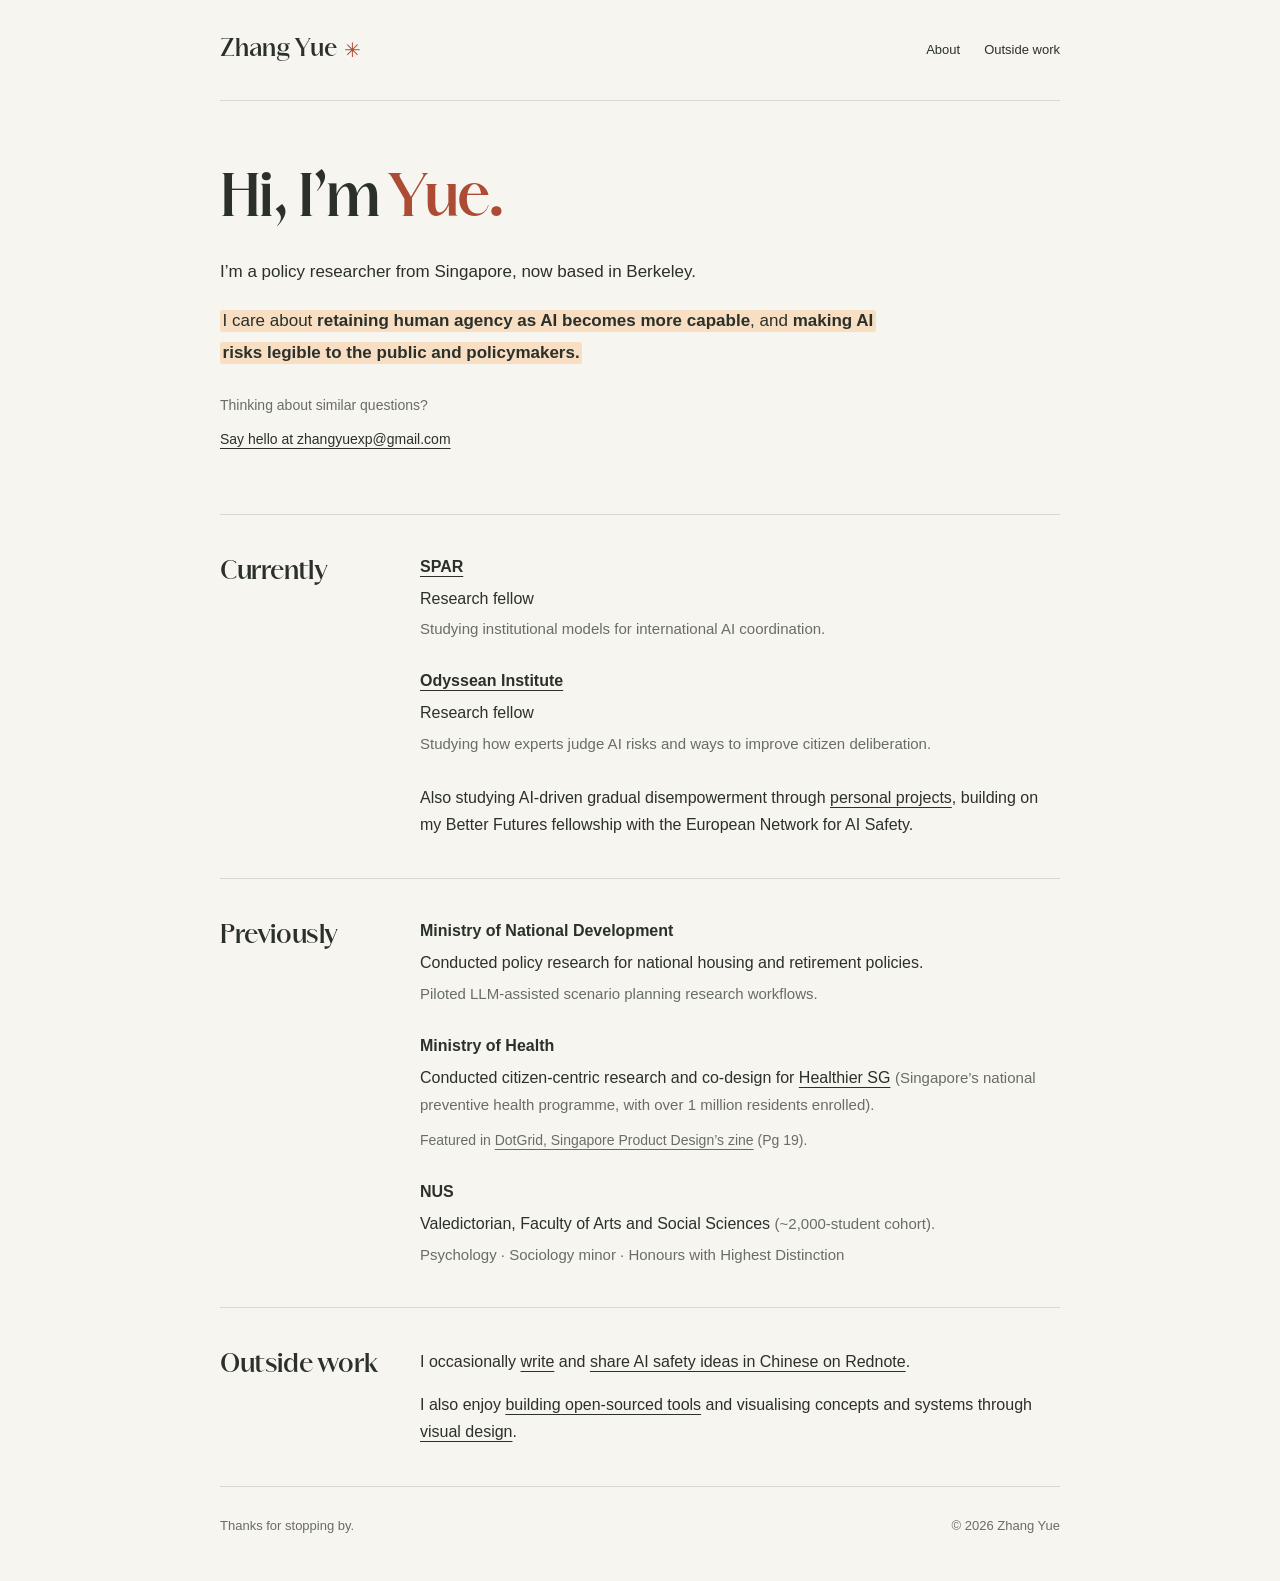
==== commit 9e0249eb: "Link personal research projects to GD Observatory" ====
--- a/index.html
+++ b/index.html
@@ -54,7 +54,7 @@
                 <p class="supporting">Studying how experts judge AI risks and ways to improve citizen deliberation.</p>
               </div>
             </div>
-            <p class="research-note current-interest">Also studying AI-driven gradual disempowerment through personal projects, building on my Better Futures fellowship with the European Network for AI Safety.</p>
+            <p class="research-note current-interest">Also studying AI-driven gradual disempowerment through <a href="https://nekocchi-0417.github.io/gd-observatory/" target="_blank" rel="noopener noreferrer">personal projects</a>, building on my Better Futures fellowship with the European Network for AI Safety.</p>
           </div>
         </section>
 
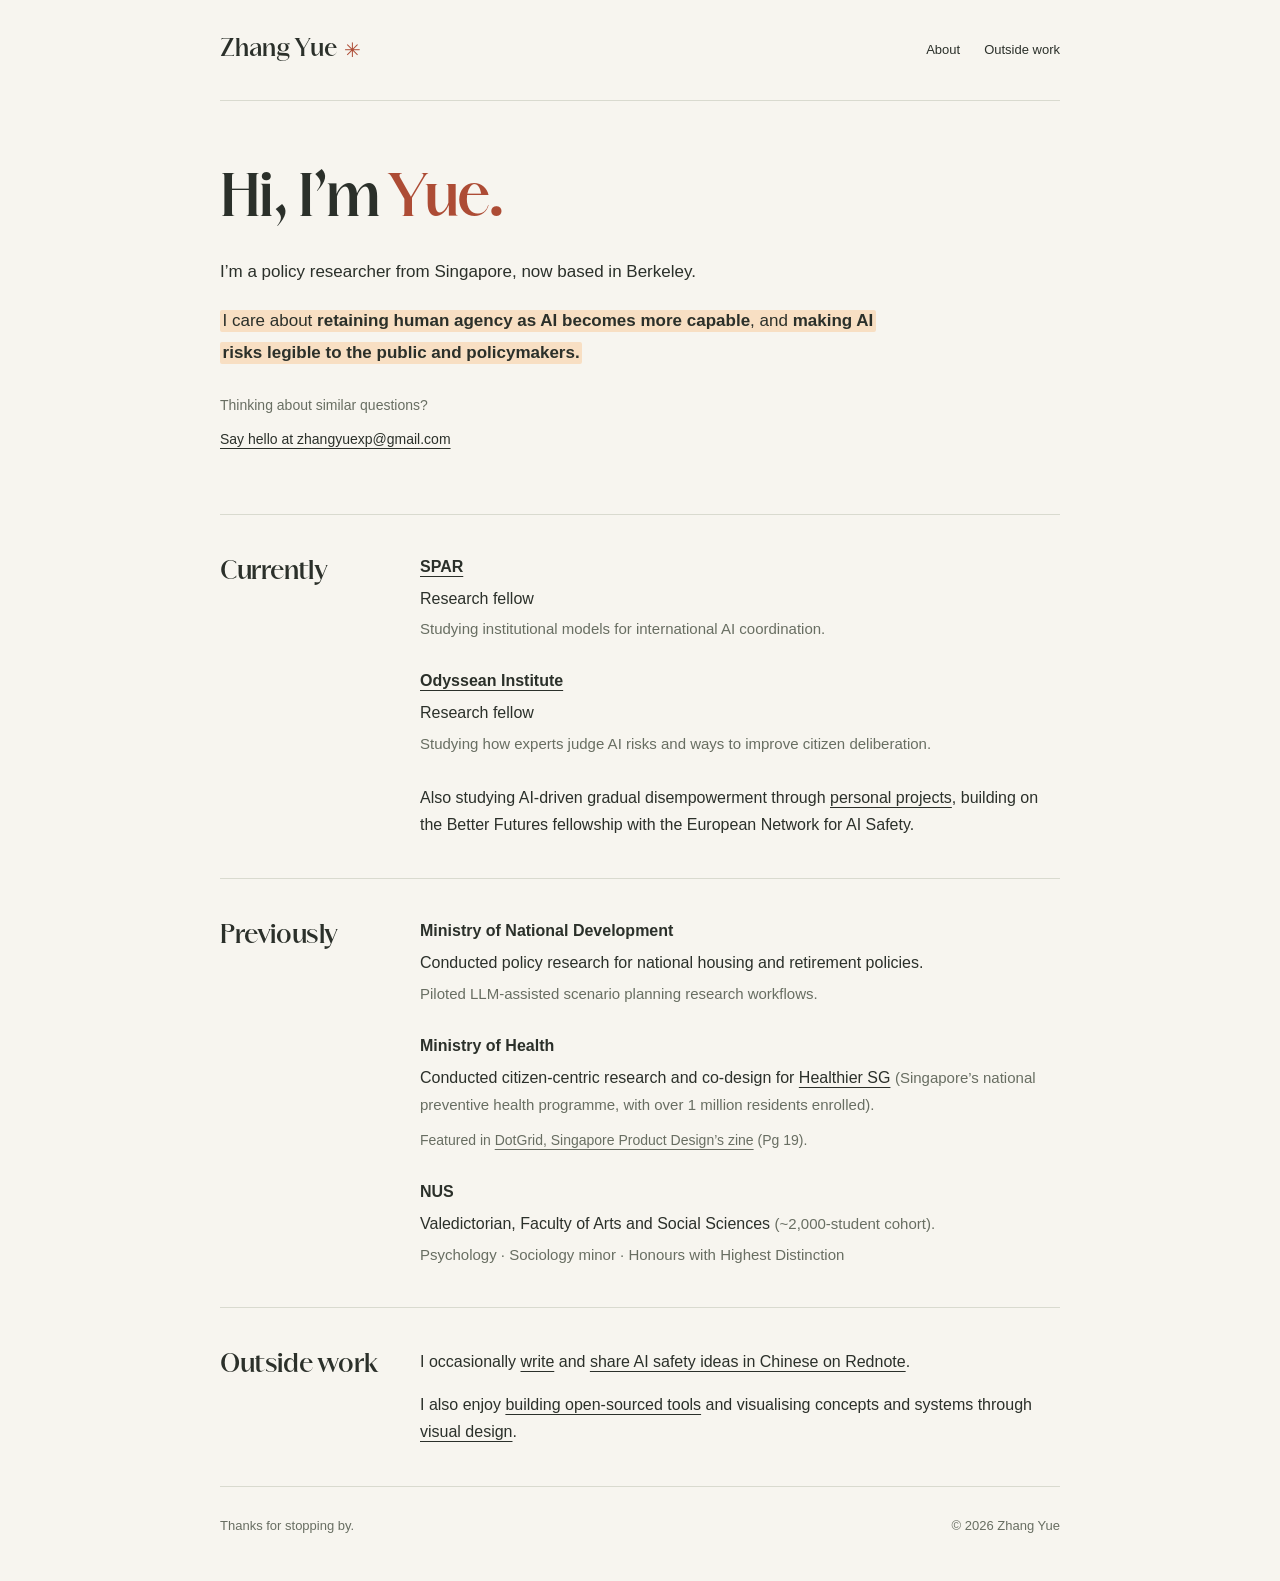
==== commit 152fae23: "Adjust Better Futures fellowship wording" ====
--- a/index.html
+++ b/index.html
@@ -54,7 +54,7 @@
                 <p class="supporting">Studying how experts judge AI risks and ways to improve citizen deliberation.</p>
               </div>
             </div>
-            <p class="research-note current-interest">Also studying AI-driven gradual disempowerment through <a href="https://nekocchi-0417.github.io/gd-observatory/" target="_blank" rel="noopener noreferrer">personal projects</a>, building on my Better Futures fellowship with the European Network for AI Safety.</p>
+            <p class="research-note current-interest">Also studying AI-driven gradual disempowerment through <a href="https://nekocchi-0417.github.io/gd-observatory/" target="_blank" rel="noopener noreferrer">personal projects</a>, building on the Better Futures fellowship with the European Network for AI Safety.</p>
           </div>
         </section>
 
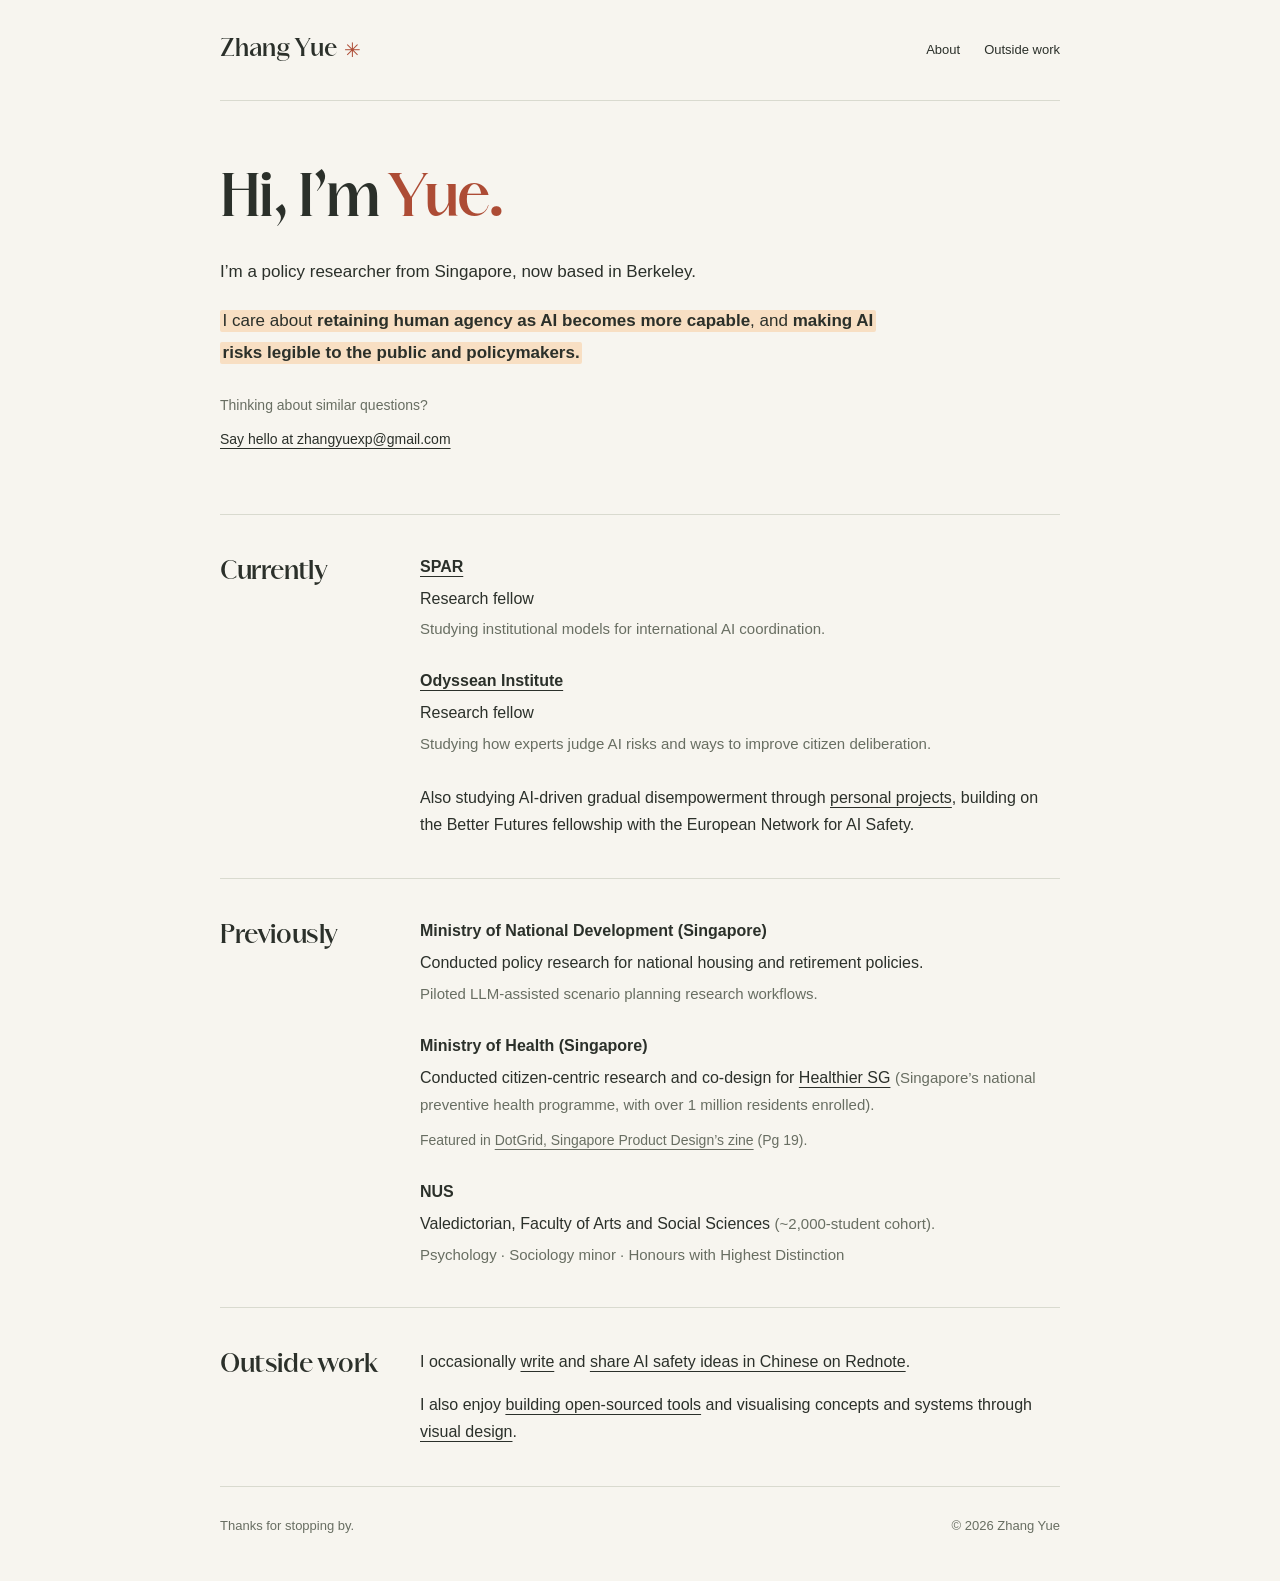
==== commit 5bce9ec5: "Add country to ministry headings" ====
--- a/index.html
+++ b/index.html
@@ -62,12 +62,12 @@
           <h2 id="previous-title">Previously</h2>
           <div class="section-content experience-list">
             <div class="experience">
-              <h3>Ministry of National Development</h3>
+              <h3>Ministry of National Development (Singapore)</h3>
               <p>Conducted policy research for national housing and retirement policies.</p>
               <p class="supporting">Piloted LLM-assisted scenario planning research workflows.</p>
             </div>
             <div class="experience">
-              <h3>Ministry of Health</h3>
+              <h3>Ministry of Health (Singapore)</h3>
               <p>Conducted citizen-centric research and co-design for <a href="https://www.healthiersg.gov.sg/about/what-is-healthier-sg/" target="_blank" rel="noopener noreferrer">Healthier SG</a> <span class="supporting">(Singapore’s national preventive health programme, with over 1 million residents enrolled).</span></p>
               <p class="feature-note">Featured in <a href="https://drive.google.com/file/d/19zQRNbIVw1d5SOHKjRikX2pg8H9No7ix/view?usp=sharing" target="_blank" rel="noopener noreferrer" aria-label="DotGrid, Singapore Product Design’s zine — Designed to Care, Volume 3, page 19 (PDF)">DotGrid, Singapore Product Design’s zine</a> (Pg 19).</p>
             </div>
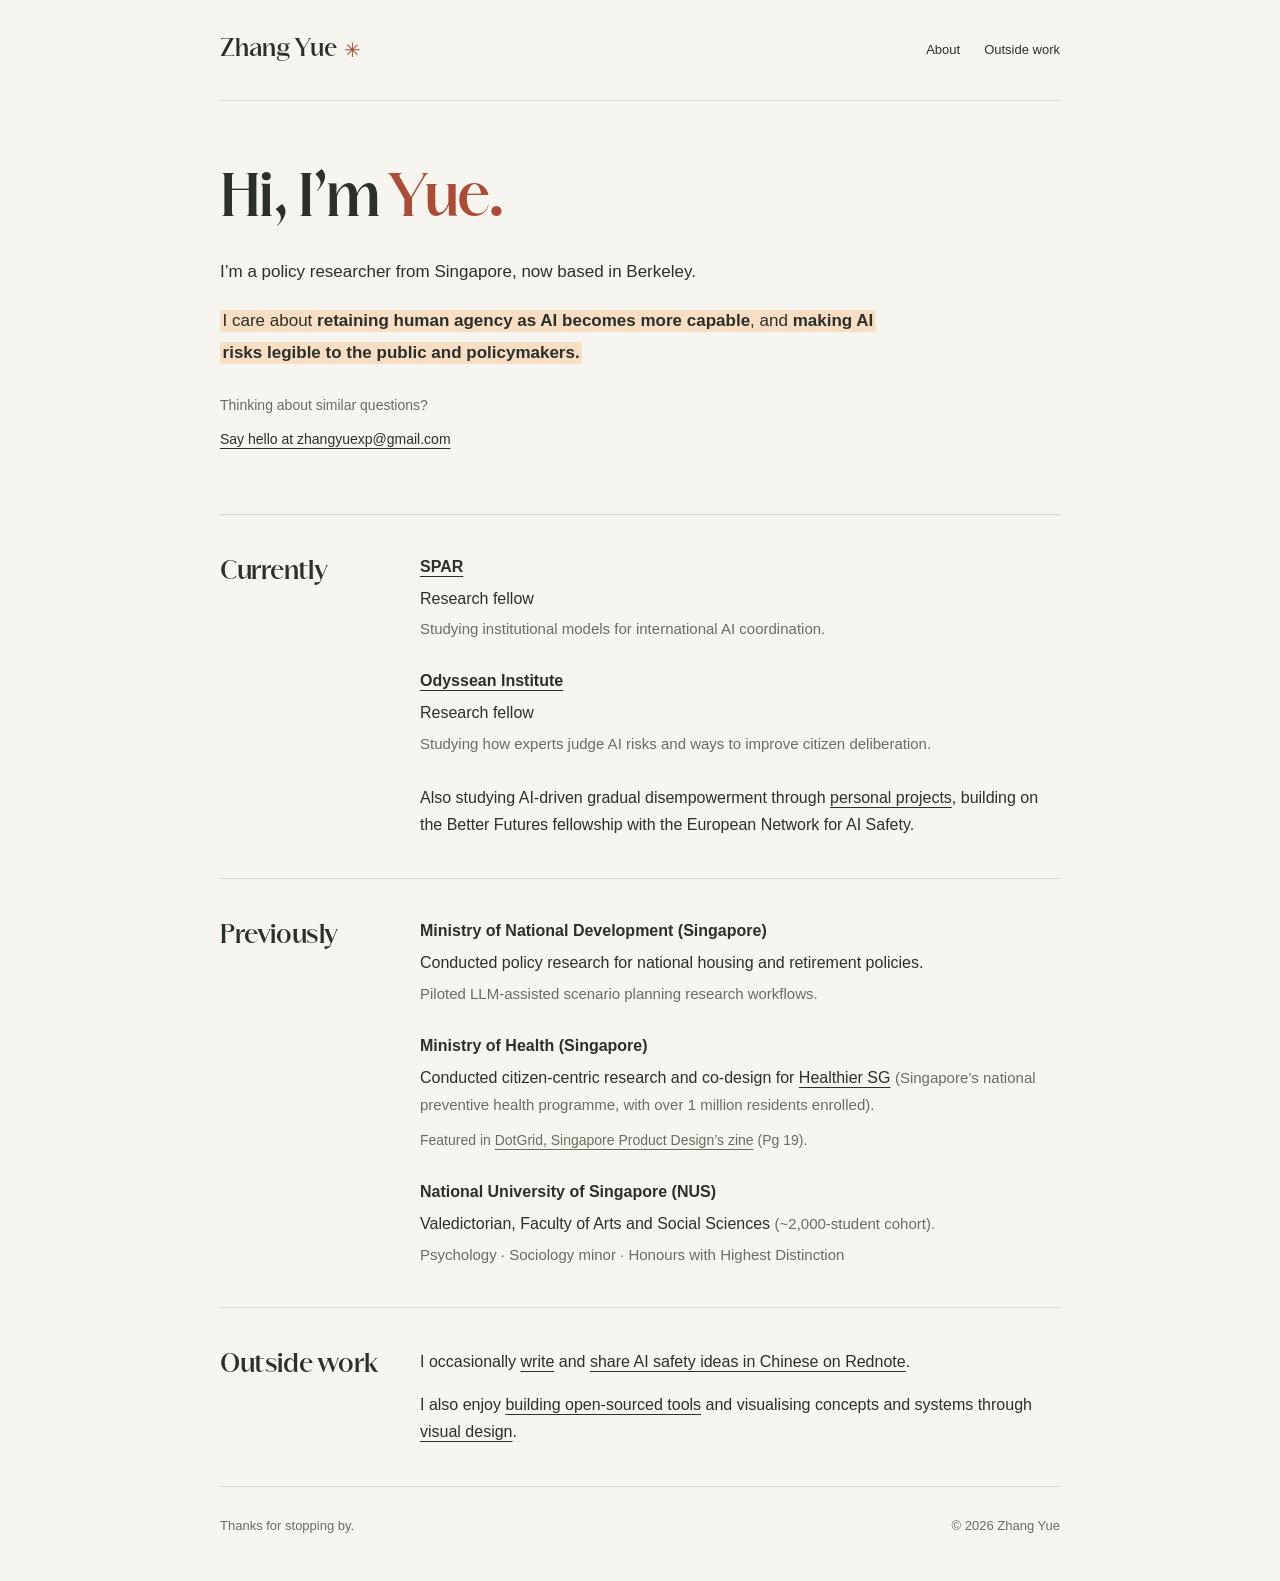
==== commit 7da7f3b0: "Spell out National University of Singapore" ====
--- a/index.html
+++ b/index.html
@@ -72,7 +72,7 @@
               <p class="feature-note">Featured in <a href="https://drive.google.com/file/d/19zQRNbIVw1d5SOHKjRikX2pg8H9No7ix/view?usp=sharing" target="_blank" rel="noopener noreferrer" aria-label="DotGrid, Singapore Product Design’s zine — Designed to Care, Volume 3, page 19 (PDF)">DotGrid, Singapore Product Design’s zine</a> (Pg 19).</p>
             </div>
             <div class="experience">
-              <h3>NUS</h3>
+              <h3>National University of Singapore (NUS)</h3>
               <p>Valedictorian, Faculty of Arts and Social Sciences <span class="cohort">(~2,000-student cohort).</span></p>
               <p class="supporting">Psychology · Sociology minor · Honours with Highest Distinction</p>
             </div>
